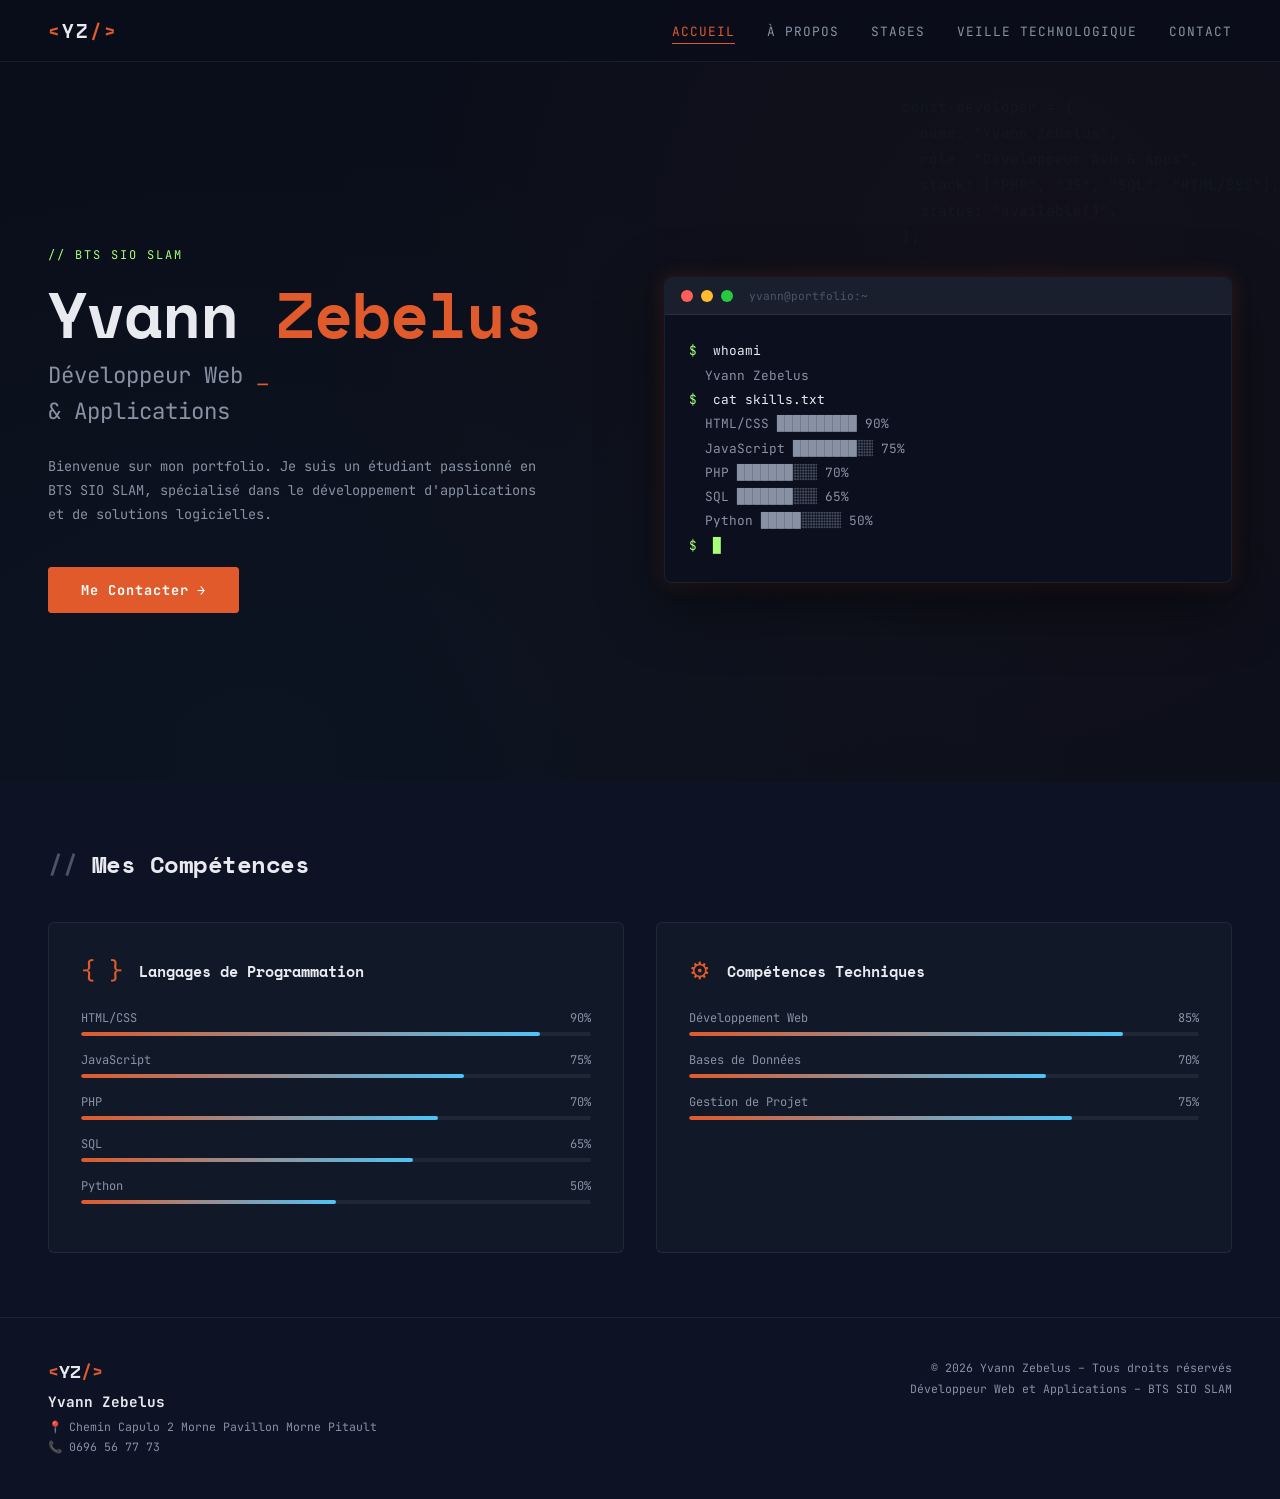
==== portfolio/index.html @ 08a9fc13 "Add files via upload" ====
<!DOCTYPE html>
<html lang="fr">
<head>
  <meta charset="UTF-8">
  <meta name="viewport" content="width=device-width, initial-scale=1.0">
  <title>Yvann Zebelus – Développeur Web & Applications</title>
  <link rel="stylesheet" href="style.css">
  <link href="https://fonts.googleapis.com/css2?family=JetBrains+Mono:wght@300;400;500;700&family=Space+Mono:wght@400;700&display=swap" rel="stylesheet">
</head>
<body>

<nav class="navbar">
  <a href="index.html" class="logo"><span class="logo-bracket">&lt;</span>YZ<span class="logo-bracket">/&gt;</span></a>
  <ul class="nav-links">
    <li><a href="index.html" class="active">Accueil</a></li>
    <li><a href="apropos.html">À Propos</a></li>
    <li><a href="stages.html">Stages</a></li>
    <li><a href="veille.html">Veille Technologique</a></li>
    <li><a href="contact.html">Contact</a></li>
  </ul>
</nav>

<main>
  <!-- Hero -->
  <section class="hero">
    <div class="hero-bg-code">
      <pre class="bg-code">
const developer = {
  name: "Yvann Zebelus",
  role: "Développeur Web & Apps",
  stack: ["PHP", "JS", "SQL", "HTML/CSS"],
  status: "available()",
};</pre>
    </div>
    <div class="hero-content">
      <div class="hero-tag">// BTS SIO SLAM</div>
      <h1 class="hero-name">Yvann <span class="accent">Zebelus</span></h1>
      <h2 class="hero-subtitle">Développeur Web <span class="cursor-blink">_</span><br>& Applications</h2>
      <p class="hero-desc">Bienvenue sur mon portfolio. Je suis un étudiant passionné en BTS SIO SLAM, spécialisé dans le développement d'applications et de solutions logicielles.</p>
      <a href="contact.html" class="btn-primary">Me Contacter <span class="arrow">→</span></a>
    </div>
    <div class="hero-terminal">
      <div class="terminal-header">
        <span class="dot red"></span>
        <span class="dot yellow"></span>
        <span class="dot green"></span>
        <span class="terminal-title">yvann@portfolio:~</span>
      </div>
      <div class="terminal-body">
        <p><span class="prompt">$</span> whoami</p>
        <p class="output">Yvann Zebelus</p>
        <p><span class="prompt">$</span> cat skills.txt</p>
        <p class="output">HTML/CSS ██████████ 90%</p>
        <p class="output">JavaScript ████████░░ 75%</p>
        <p class="output">PHP ███████░░░ 70%</p>
        <p class="output">SQL ███████░░░ 65%</p>
        <p class="output">Python █████░░░░░ 50%</p>
        <p><span class="prompt">$</span> <span class="cursor-inline">█</span></p>
      </div>
    </div>
  </section>

  <!-- Skills -->
  <section class="section skills-section">
    <h2 class="section-title"><span class="comment">// </span>Mes Compétences</h2>
    <div class="skills-grid">
      <div class="skill-card">
        <div class="skill-card-header">
          <span class="skill-icon">{ }</span>
          <h3>Langages de Programmation</h3>
        </div>
        <div class="skill-bars">
          <div class="skill-item">
            <div class="skill-label"><span>HTML/CSS</span><span>90%</span></div>
            <div class="skill-bar"><div class="skill-fill" style="--w:90%"></div></div>
          </div>
          <div class="skill-item">
            <div class="skill-label"><span>JavaScript</span><span>75%</span></div>
            <div class="skill-bar"><div class="skill-fill" style="--w:75%"></div></div>
          </div>
          <div class="skill-item">
            <div class="skill-label"><span>PHP</span><span>70%</span></div>
            <div class="skill-bar"><div class="skill-fill" style="--w:70%"></div></div>
          </div>
          <div class="skill-item">
            <div class="skill-label"><span>SQL</span><span>65%</span></div>
            <div class="skill-bar"><div class="skill-fill" style="--w:65%"></div></div>
          </div>
          <div class="skill-item">
            <div class="skill-label"><span>Python</span><span>50%</span></div>
            <div class="skill-bar"><div class="skill-fill" style="--w:50%"></div></div>
          </div>
        </div>
      </div>
      <div class="skill-card">
        <div class="skill-card-header">
          <span class="skill-icon">⚙</span>
          <h3>Compétences Techniques</h3>
        </div>
        <div class="skill-bars">
          <div class="skill-item">
            <div class="skill-label"><span>Développement Web</span><span>85%</span></div>
            <div class="skill-bar"><div class="skill-fill" style="--w:85%"></div></div>
          </div>
          <div class="skill-item">
            <div class="skill-label"><span>Bases de Données</span><span>70%</span></div>
            <div class="skill-bar"><div class="skill-fill" style="--w:70%"></div></div>
          </div>
          <div class="skill-item">
            <div class="skill-label"><span>Gestion de Projet</span><span>75%</span></div>
            <div class="skill-bar"><div class="skill-fill" style="--w:75%"></div></div>
          </div>
        </div>
      </div>
    </div>
  </section>
</main>

<footer class="footer">
  <div class="footer-left">
    <div class="footer-logo"><span class="logo-bracket">&lt;</span>YZ<span class="logo-bracket">/&gt;</span></div>
    <p class="footer-name">Yvann Zebelus</p>
    <p class="footer-info">📍 Chemin Capulo 2 Morne Pavillon Morne Pitault</p>
    <p class="footer-info">📞 0696 56 77 73</p>
  </div>
  <div class="footer-right">
    <p>© 2026 Yvann Zebelus – Tous droits réservés</p>
    <p>Développeur Web et Applications – BTS SIO SLAM</p>
  </div>
</footer>

</body>
</html>
---- portfolio/style.css ----
/* ===========================
   CSS VARIABLES & RESET
=========================== */
:root {
  --bg-primary: #0a0e1a;
  --bg-secondary: #0d1224;
  --bg-card: #111827;
  --bg-card-hover: #1a2338;
  --bg-terminal: #0b0f1e;
  --accent: #e05a2b;
  --accent-dim: #c0451a;
  --accent2: #4fc3f7;
  --accent3: #a8ff78;
  --text-primary: #e8eaf0;
  --text-secondary: #8892a4;
  --text-muted: #4a5568;
  --border: rgba(255,255,255,0.07);
  --border-accent: rgba(224,90,43,0.3);
  --glow: 0 0 20px rgba(224,90,43,0.2);
  --font-mono: 'JetBrains Mono', 'Space Mono', monospace;
  --font-display: 'Space Mono', monospace;
}

*, *::before, *::after { box-sizing: border-box; margin: 0; padding: 0; }

html { scroll-behavior: smooth; }

body {
  font-family: var(--font-mono);
  background: var(--bg-primary);
  color: var(--text-primary);
  min-height: 100vh;
  overflow-x: hidden;
  background-image:
    radial-gradient(ellipse at 20% 50%, rgba(79,195,247,0.03) 0%, transparent 60%),
    radial-gradient(ellipse at 80% 20%, rgba(224,90,43,0.04) 0%, transparent 50%);
}

/* ===========================
   NAVBAR
=========================== */
.navbar {
  position: sticky;
  top: 0;
  z-index: 100;
  display: flex;
  align-items: center;
  justify-content: space-between;
  padding: 1rem 3rem;
  background: rgba(10, 14, 26, 0.92);
  backdrop-filter: blur(12px);
  border-bottom: 1px solid var(--border);
}

.logo {
  font-family: var(--font-display);
  font-size: 1.2rem;
  font-weight: 700;
  color: var(--text-primary);
  text-decoration: none;
  letter-spacing: 2px;
  transition: color 0.2s;
}
.logo:hover { color: var(--accent); }
.logo-bracket { color: var(--accent); }

.nav-links {
  display: flex;
  gap: 2rem;
  list-style: none;
}
.nav-links a {
  font-family: var(--font-mono);
  font-size: 0.8rem;
  color: var(--text-secondary);
  text-decoration: none;
  letter-spacing: 1px;
  text-transform: uppercase;
  position: relative;
  padding-bottom: 4px;
  transition: color 0.2s;
}
.nav-links a::after {
  content: '';
  position: absolute;
  bottom: 0; left: 0;
  width: 0; height: 1px;
  background: var(--accent);
  transition: width 0.25s;
}
.nav-links a:hover, .nav-links a.active {
  color: var(--accent);
}
.nav-links a:hover::after, .nav-links a.active::after { width: 100%; }

/* ===========================
   HERO
=========================== */
.hero {
  display: grid;
  grid-template-columns: 1fr 1fr;
  gap: 3rem;
  padding: 5rem 3rem 4rem;
  position: relative;
  min-height: 80vh;
  align-items: center;
}

.hero-bg-code {
  position: absolute;
  top: 2rem; right: 0;
  opacity: 0.03;
  font-size: 0.9rem;
  pointer-events: none;
  z-index: 0;
}
.bg-code {
  color: var(--accent2);
  font-family: var(--font-mono);
  line-height: 1.8;
}

.hero-content { position: relative; z-index: 1; }

.hero-tag {
  font-size: 0.75rem;
  color: var(--accent3);
  letter-spacing: 2px;
  margin-bottom: 1rem;
  text-transform: uppercase;
}

.hero-name {
  font-family: var(--font-display);
  font-size: clamp(2.5rem, 5vw, 4rem);
  font-weight: 700;
  line-height: 1.1;
  margin-bottom: 0.5rem;
  letter-spacing: -1px;
}
.accent { color: var(--accent); }

.hero-subtitle {
  font-size: clamp(1rem, 2vw, 1.4rem);
  color: var(--text-secondary);
  font-weight: 400;
  line-height: 1.6;
  margin-bottom: 1.5rem;
}

.cursor-blink {
  animation: blink 1s step-end infinite;
  color: var(--accent);
}
@keyframes blink { 50% { opacity: 0; } }

.hero-desc {
  font-size: 0.85rem;
  color: var(--text-secondary);
  line-height: 1.8;
  max-width: 500px;
  margin-bottom: 2.5rem;
}

.btn-primary {
  display: inline-flex;
  align-items: center;
  gap: 0.5rem;
  background: var(--accent);
  color: white;
  text-decoration: none;
  font-family: var(--font-mono);
  font-size: 0.85rem;
  font-weight: 700;
  padding: 0.8rem 2rem;
  border-radius: 3px;
  transition: all 0.25s;
  letter-spacing: 1px;
  border: 1px solid var(--accent);
}
.btn-primary:hover {
  background: transparent;
  color: var(--accent);
  box-shadow: var(--glow);
}
.arrow { transition: transform 0.2s; }
.btn-primary:hover .arrow { transform: translateX(4px); }

.btn-secondary {
  display: inline-flex;
  align-items: center;
  gap: 0.5rem;
  background: transparent;
  color: var(--accent);
  text-decoration: none;
  font-family: var(--font-mono);
  font-size: 0.85rem;
  font-weight: 700;
  padding: 0.8rem 2rem;
  border-radius: 3px;
  border: 1px solid var(--accent);
  transition: all 0.25s;
  letter-spacing: 1px;
}
.btn-secondary:hover {
  background: var(--accent);
  color: white;
}

/* Terminal */
.hero-terminal {
  background: var(--bg-terminal);
  border: 1px solid var(--border);
  border-radius: 8px;
  overflow: hidden;
  box-shadow: 0 20px 60px rgba(0,0,0,0.5), var(--glow);
  position: relative;
  z-index: 1;
}
.terminal-header {
  background: #1a1f2e;
  padding: 0.7rem 1rem;
  display: flex;
  align-items: center;
  gap: 0.5rem;
  border-bottom: 1px solid var(--border);
}
.dot {
  width: 12px; height: 12px;
  border-radius: 50%;
}
.dot.red { background: #ff5f57; }
.dot.yellow { background: #febc2e; }
.dot.green { background: #28c840; }
.terminal-title {
  font-size: 0.7rem;
  color: var(--text-muted);
  margin-left: 0.5rem;
}
.terminal-body {
  padding: 1.5rem;
  font-family: var(--font-mono);
  font-size: 0.8rem;
  line-height: 1.9;
}
.terminal-body p { margin: 0; }
.prompt { color: var(--accent3); margin-right: 0.5rem; }
.output { color: var(--text-secondary); padding-left: 1rem; }
.cursor-inline {
  color: var(--accent3);
  animation: blink 1s step-end infinite;
}

/* ===========================
   SECTIONS
=========================== */
.section { padding: 4rem 3rem; }

.section-title {
  font-family: var(--font-display);
  font-size: 1.5rem;
  color: var(--text-primary);
  margin-bottom: 2.5rem;
  letter-spacing: -0.5px;
}
.section-title .comment { color: var(--text-muted); }

.page-title {
  font-family: var(--font-display);
  font-size: clamp(2rem, 4vw, 3rem);
  color: var(--accent);
  text-align: center;
  margin-bottom: 3rem;
  letter-spacing: -1px;
}
.page-title::before { content: '// '; color: var(--text-muted); font-size: 0.7em; }

/* ===========================
   SKILLS
=========================== */
.skills-section { background: var(--bg-secondary); }

.skills-grid {
  display: grid;
  grid-template-columns: 1fr 1fr;
  gap: 2rem;
}

.skill-card {
  background: var(--bg-card);
  border: 1px solid var(--border);
  border-radius: 6px;
  padding: 2rem;
  transition: border-color 0.3s, transform 0.2s;
}
.skill-card:hover {
  border-color: var(--border-accent);
  transform: translateY(-2px);
}
.skill-card-header {
  display: flex;
  align-items: center;
  gap: 1rem;
  margin-bottom: 1.5rem;
}
.skill-icon {
  font-size: 1.5rem;
  color: var(--accent);
}
.skill-card-header h3 {
  font-family: var(--font-display);
  font-size: 0.95rem;
  color: var(--text-primary);
  font-weight: 700;
}
.skill-item { margin-bottom: 1rem; }
.skill-label {
  display: flex;
  justify-content: space-between;
  font-size: 0.75rem;
  color: var(--text-secondary);
  margin-bottom: 6px;
}
.skill-bar {
  height: 4px;
  background: rgba(255,255,255,0.06);
  border-radius: 2px;
  overflow: hidden;
}
.skill-fill {
  height: 100%;
  width: var(--w);
  background: linear-gradient(90deg, var(--accent), var(--accent2));
  border-radius: 2px;
  animation: fillBar 1.2s ease-out;
}
@keyframes fillBar { from { width: 0; } }

/* ===========================
   CARD COMPONENTS
=========================== */
.card {
  background: var(--bg-card);
  border: 1px solid var(--border);
  border-radius: 6px;
  padding: 2rem;
  transition: border-color 0.3s, transform 0.2s, box-shadow 0.3s;
}
.card:hover {
  border-color: var(--border-accent);
  transform: translateY(-3px);
  box-shadow: 0 12px 40px rgba(0,0,0,0.3);
}

/* ===========================
   ABOUT PAGE
=========================== */
.about-intro {
  display: grid;
  grid-template-columns: auto 1fr;
  gap: 2rem;
  align-items: start;
}
.about-avatar {
  width: 80px; height: 80px;
  background: var(--accent);
  border-radius: 10px;
  display: flex;
  align-items: center;
  justify-content: center;
  font-family: var(--font-display);
  font-size: 1.4rem;
  font-weight: 700;
  color: white;
  flex-shrink: 0;
}
.about-text { font-size: 0.85rem; color: var(--text-secondary); line-height: 1.9; }

.info-grid {
  display: grid;
  grid-template-columns: repeat(3, 1fr);
  gap: 1.5rem;
  margin-bottom: 3rem;
}
.info-card {
  background: var(--bg-card);
  border: 1px solid var(--border);
  border-radius: 6px;
  padding: 1.5rem;
  text-align: center;
  transition: border-color 0.3s;
}
.info-card:hover { border-color: var(--border-accent); }
.info-card-icon { font-size: 1.5rem; color: var(--accent); margin-bottom: 0.8rem; }
.info-card h3 {
  font-family: var(--font-display);
  font-size: 0.85rem;
  color: var(--text-primary);
  margin-bottom: 0.5rem;
}
.info-card p { font-size: 0.75rem; color: var(--text-secondary); line-height: 1.6; }

/* Timeline */
.timeline { padding-left: 1.5rem; border-left: 2px solid var(--border); }
.timeline-item { position: relative; padding-left: 1.5rem; margin-bottom: 2rem; }
.timeline-item::before {
  content: '';
  position: absolute;
  left: -7px; top: 5px;
  width: 12px; height: 12px;
  background: var(--accent);
  border-radius: 50%;
  box-shadow: 0 0 0 3px rgba(224,90,43,0.2);
}
.timeline-item h4 {
  font-family: var(--font-display);
  font-size: 0.9rem;
  color: var(--text-primary);
  margin-bottom: 0.2rem;
}
.timeline-date { font-size: 0.7rem; color: var(--accent); margin-bottom: 0.4rem; }
.timeline-desc { font-size: 0.78rem; color: var(--text-secondary); line-height: 1.7; }

/* ===========================
   STAGES PAGE
=========================== */
.stage-intro {
  background: var(--bg-card);
  border: 1px solid var(--border);
  border-radius: 6px;
  padding: 2rem;
  margin-bottom: 2.5rem;
  font-size: 0.84rem;
  color: var(--text-secondary);
  line-height: 1.9;
}
.stage-intro p + p { margin-top: 1rem; }

.tab-container { display: flex; gap: 1rem; margin-bottom: 3rem; }
.tab-btn {
  display: flex;
  align-items: center;
  gap: 0.5rem;
  padding: 0.7rem 1.5rem;
  font-family: var(--font-mono);
  font-size: 0.8rem;
  font-weight: 700;
  border-radius: 4px;
  cursor: pointer;
  border: 1px solid var(--border);
  background: var(--bg-card);
  color: var(--text-secondary);
  text-decoration: none;
  letter-spacing: 1px;
  transition: all 0.2s;
}
.tab-btn:hover { border-color: var(--accent); color: var(--accent); }
.tab-btn.active { background: var(--accent); color: white; border-color: var(--accent); }
.tab-btn .tab-icon { font-size: 0.9rem; }

.stage-header h2 {
  font-family: var(--font-display);
  font-size: 1.4rem;
  color: var(--text-primary);
  margin-bottom: 1.5rem;
}
.stage-meta {
  display: grid;
  grid-template-columns: repeat(3, 1fr);
  gap: 1.5rem;
  margin-bottom: 2rem;
  padding-bottom: 2rem;
  border-bottom: 1px solid var(--border);
}
.meta-item { display: flex; flex-direction: column; gap: 0.3rem; }
.meta-label {
  font-size: 0.7rem;
  color: var(--text-muted);
  text-transform: uppercase;
  letter-spacing: 1px;
  display: flex;
  align-items: center;
  gap: 0.4rem;
}
.meta-value { font-size: 0.85rem; color: var(--text-primary); }

.stage-section { margin-bottom: 2.5rem; }
.stage-section h3 {
  font-family: var(--font-display);
  font-size: 1rem;
  color: var(--accent2);
  margin-bottom: 1rem;
  padding-bottom: 0.5rem;
  border-bottom: 1px solid var(--border);
}
.stage-section p {
  font-size: 0.82rem;
  color: var(--text-secondary);
  line-height: 1.9;
}

.screenshots-grid {
  display: grid;
  grid-template-columns: 1fr 1fr;
  gap: 1rem;
  margin-top: 1rem;
  align-items: start;
}
.screenshot-placeholder {
  border: 1px solid var(--border);
  border-radius: 4px;
  overflow: hidden;
  line-height: 0;
  font-size: 0;
  width: fit-content;
  max-width: 100%;
}
.screenshot-placeholder img {
  max-width: 100%;
  height: auto;
  display: block;
  border-radius: 4px;
  transition: transform 0.3s;
}
.screenshot-placeholder img:hover {
  transform: scale(1.02);
}

.tasks-list { list-style: none; }
.tasks-list li {
  display: flex;
  align-items: flex-start;
  gap: 0.8rem;
  font-size: 0.82rem;
  color: var(--text-secondary);
  padding: 0.6rem 0;
  border-bottom: 1px solid rgba(255,255,255,0.03);
  line-height: 1.6;
}
.tasks-list li::before {
  content: '▸';
  color: var(--accent);
  flex-shrink: 0;
  margin-top: 1px;
}

.conclusion-box {
  background: rgba(224,90,43,0.05);
  border: 1px solid var(--border-accent);
  border-radius: 4px;
  padding: 1.5rem;
  font-size: 0.82rem;
  color: var(--text-secondary);
  line-height: 1.9;
}

/* ===========================
   VEILLE PAGE
=========================== */
.veille-intro-cards {
  display: grid;
  grid-template-columns: 1fr 1fr;
  gap: 1.5rem;
  margin-bottom: 3rem;
}
.veille-def-card, .veille-subject-card {
  background: var(--bg-card);
  border: 1px solid var(--border);
  border-radius: 6px;
  padding: 1.8rem;
}
.veille-def-card h2, .veille-subject-card h2 {
  font-family: var(--font-display);
  font-size: 1rem;
  color: var(--accent2);
  margin-bottom: 1rem;
}
.veille-def-card p, .veille-subject-card p {
  font-size: 0.8rem;
  color: var(--text-secondary);
  line-height: 1.9;
}
.veille-def-card p + p { margin-top: 0.8rem; }

.theme-section { margin-bottom: 3.5rem; }
.theme-title {
  font-family: var(--font-display);
  font-size: 1.1rem;
  color: var(--accent);
  margin-bottom: 1.5rem;
  padding: 0.8rem 0;
  border-bottom: 1px solid var(--border-accent);
}

.article-card {
  background: var(--bg-card);
  border: 1px solid var(--border);
  border-radius: 6px;
  padding: 1.5rem;
  margin-bottom: 1rem;
  transition: border-color 0.3s;
}
.article-card:hover { border-color: var(--border-accent); }
.article-card h3 {
  font-size: 0.9rem;
  color: var(--text-primary);
  margin-bottom: 0.4rem;
  font-family: var(--font-display);
  line-height: 1.5;
}
.article-date { font-size: 0.72rem; color: var(--text-muted); margin-bottom: 0.8rem; }
.article-desc {
  font-size: 0.78rem;
  color: var(--text-secondary);
  line-height: 1.8;
  margin-bottom: 0.8rem;
}
.article-source { font-size: 0.72rem; color: var(--accent); }

.tools-card {
  background: var(--bg-card);
  border: 1px solid var(--border);
  border-radius: 6px;
  padding: 1.8rem;
  margin-top: 2rem;
}
.tools-card h3 {
  font-family: var(--font-display);
  font-size: 1rem;
  color: var(--accent2);
  margin-bottom: 1rem;
}
.tools-card p { font-size: 0.8rem; color: var(--text-secondary); line-height: 1.9; }
.tool-link { color: var(--accent3); text-decoration: none; }
.tool-link:hover { text-decoration: underline; }
.tool-link.orange { color: var(--accent); }

/* ===========================
   CONTACT PAGE
=========================== */
.contact-grid {
  display: grid;
  grid-template-columns: 1fr 1fr;
  gap: 3rem;
  align-items: start;
}
.contact-info h2 {
  font-family: var(--font-display);
  font-size: 1.2rem;
  color: var(--text-primary);
  margin-bottom: 1.5rem;
}
.contact-info p {
  font-size: 0.82rem;
  color: var(--text-secondary);
  line-height: 1.9;
  margin-bottom: 2rem;
}
.contact-detail {
  display: flex;
  align-items: flex-start;
  gap: 1rem;
  padding: 1rem;
  background: var(--bg-card);
  border: 1px solid var(--border);
  border-radius: 4px;
  margin-bottom: 1rem;
}
.contact-detail-icon { color: var(--accent); font-size: 1.1rem; flex-shrink: 0; }
.contact-detail-text { font-size: 0.78rem; color: var(--text-secondary); }
.contact-detail-label {
  font-size: 0.65rem;
  text-transform: uppercase;
  letter-spacing: 1px;
  color: var(--text-muted);
  margin-bottom: 0.3rem;
}

.contact-form { background: var(--bg-card); border: 1px solid var(--border); border-radius: 6px; padding: 2rem; }
.contact-form h2 {
  font-family: var(--font-display);
  font-size: 1rem;
  color: var(--text-primary);
  margin-bottom: 1.5rem;
}
.form-group { margin-bottom: 1.2rem; }
.form-group label {
  display: block;
  font-size: 0.72rem;
  color: var(--text-muted);
  text-transform: uppercase;
  letter-spacing: 1px;
  margin-bottom: 0.4rem;
}
.form-group input, .form-group textarea {
  width: 100%;
  background: var(--bg-secondary);
  border: 1px solid var(--border);
  border-radius: 3px;
  padding: 0.75rem 1rem;
  font-family: var(--font-mono);
  font-size: 0.8rem;
  color: var(--text-primary);
  outline: none;
  transition: border-color 0.2s;
}
.form-group input:focus, .form-group textarea:focus {
  border-color: var(--accent);
}
.form-group textarea { min-height: 120px; resize: vertical; }
.form-submit {
  width: 100%;
  background: var(--accent);
  color: white;
  border: none;
  border-radius: 3px;
  padding: 0.85rem;
  font-family: var(--font-mono);
  font-size: 0.8rem;
  font-weight: 700;
  letter-spacing: 1px;
  cursor: pointer;
  transition: all 0.2s;
}
.form-submit:hover { background: var(--accent-dim); }

/* ===========================
   FOOTER
=========================== */
.footer {
  display: flex;
  justify-content: space-between;
  align-items: flex-start;
  padding: 2.5rem 3rem;
  border-top: 1px solid var(--border);
  background: var(--bg-secondary);
}
.footer-logo {
  font-family: var(--font-display);
  font-size: 1.1rem;
  font-weight: 700;
  margin-bottom: 0.5rem;
}
.footer-name {
  font-size: 0.9rem;
  font-weight: 700;
  margin-bottom: 0.5rem;
}
.footer-info {
  font-size: 0.72rem;
  color: var(--text-secondary);
  margin-bottom: 0.3rem;
}
.footer-right {
  text-align: right;
  font-size: 0.72rem;
  color: var(--text-secondary);
  line-height: 1.8;
}

/* ===========================
   UTILITY
=========================== */
.tag {
  display: inline-block;
  font-size: 0.65rem;
  padding: 2px 8px;
  border-radius: 3px;
  background: rgba(224,90,43,0.1);
  color: var(--accent);
  border: 1px solid var(--border-accent);
  letter-spacing: 1px;
  text-transform: uppercase;
}
.divider { height: 1px; background: var(--border); margin: 2rem 0; }

/* ===========================
   RESPONSIVE
=========================== */
@media (max-width: 900px) {
  .hero { grid-template-columns: 1fr; }
  .hero-terminal { display: none; }
  .skills-grid, .info-grid, .contact-grid, .veille-intro-cards { grid-template-columns: 1fr; }
  .stage-meta { grid-template-columns: 1fr; }
  .screenshots-grid { grid-template-columns: 1fr; }
  .navbar { padding: 1rem 1.5rem; }
  .nav-links { gap: 1rem; }
  .section { padding: 3rem 1.5rem; }
  .hero { padding: 3rem 1.5rem; }
  .footer { flex-direction: column; gap: 1.5rem; }
  .footer-right { text-align: left; }
}
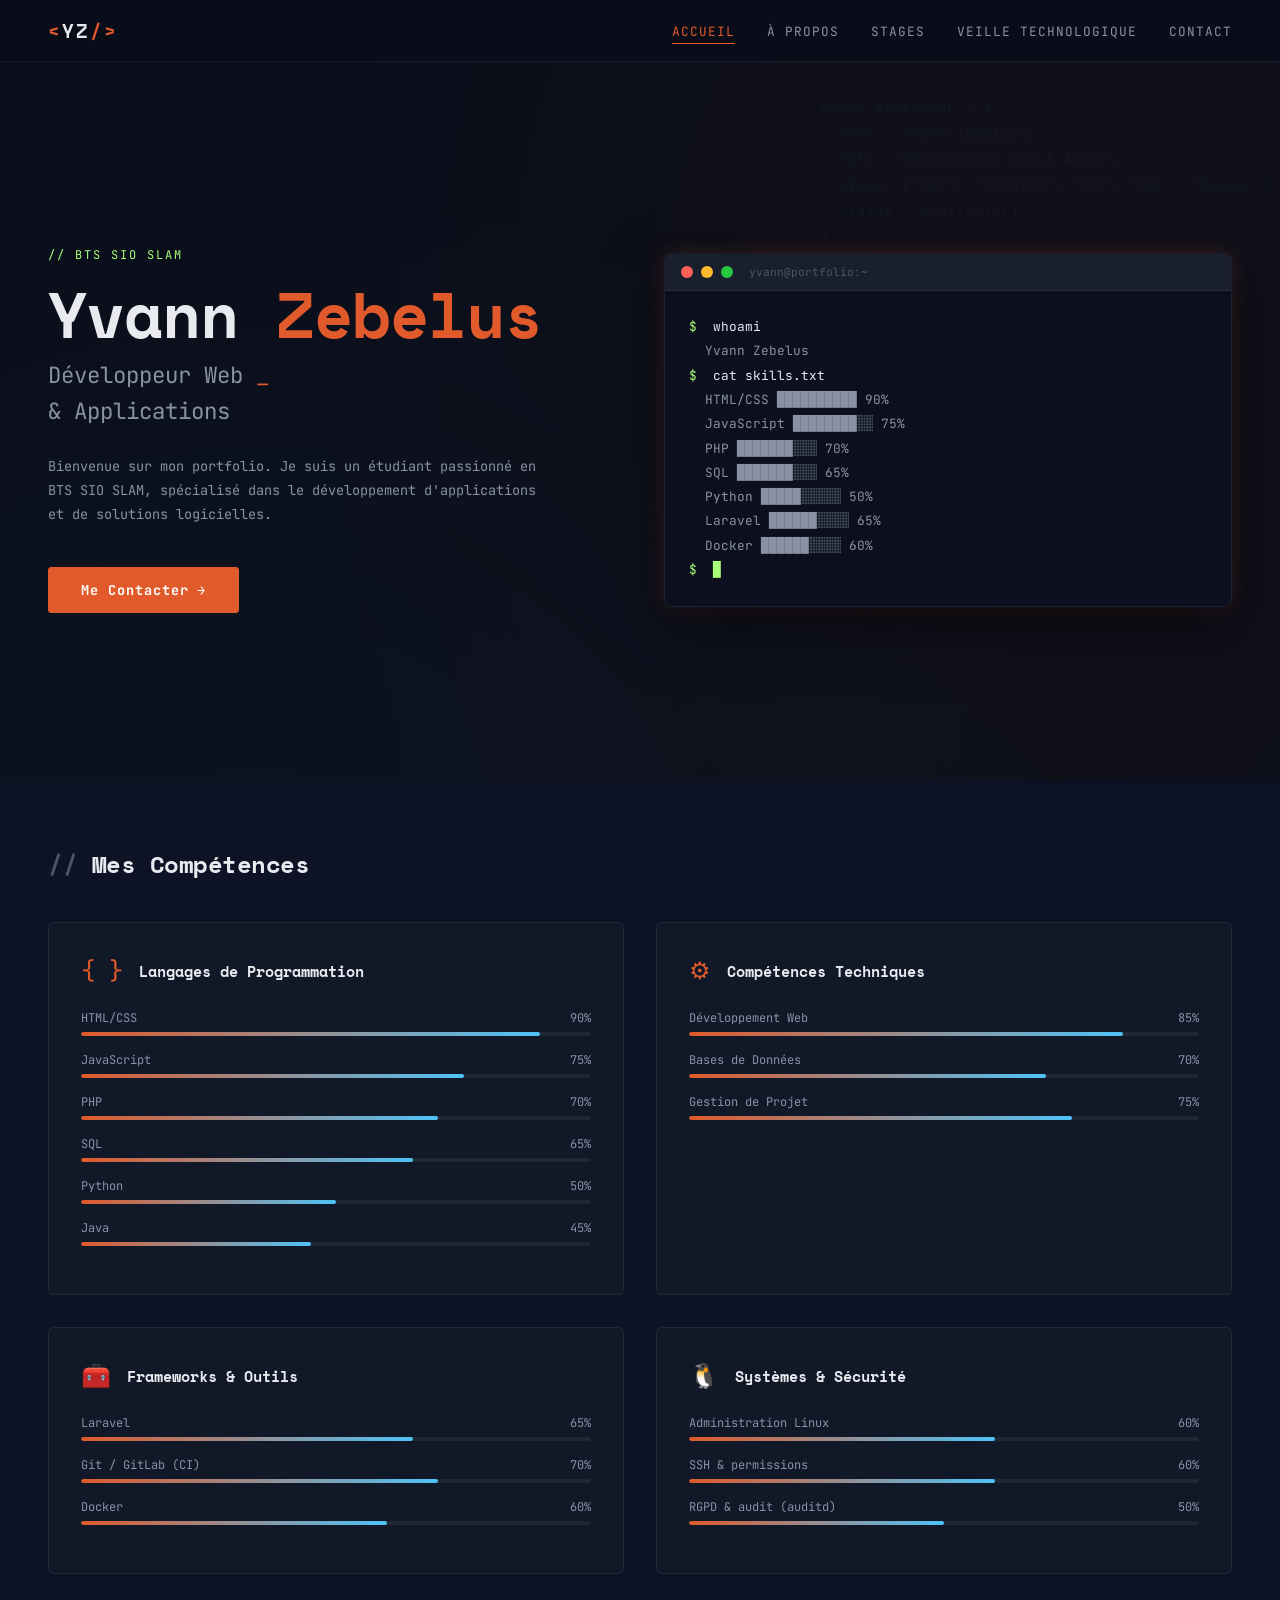
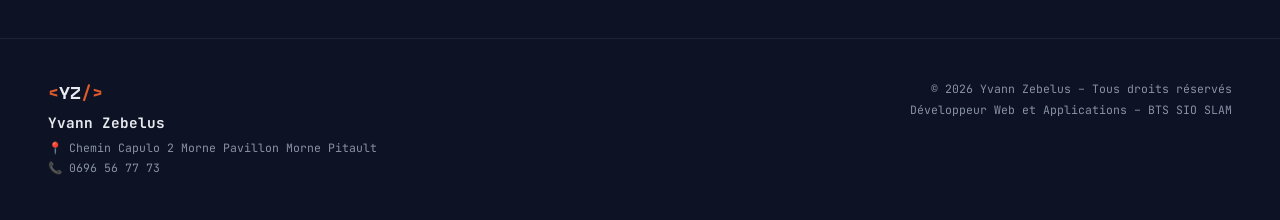
==== commit 459da46a: "Portfolio : mise à jour des compétences (Laravel, Docker, Git, Linux) et du parcours Co-Authored-By:" ====
--- a/portfolio/index.html
+++ b/portfolio/index.html
@@ -28,7 +28,7 @@
 const developer = {
   name: "Yvann Zebelus",
   role: "Développeur Web & Apps",
-  stack: ["PHP", "JS", "SQL", "HTML/CSS"],
+  stack: ["PHP", "Laravel", "JS", "SQL", "Docker"],
   status: "available()",
 };</pre>
     </div>
@@ -55,6 +55,8 @@
         <p class="output">PHP ███████░░░ 70%</p>
         <p class="output">SQL ███████░░░ 65%</p>
         <p class="output">Python █████░░░░░ 50%</p>
+        <p class="output">Laravel ██████░░░░ 65%</p>
+        <p class="output">Docker ██████░░░░ 60%</p>
         <p><span class="prompt">$</span> <span class="cursor-inline">█</span></p>
       </div>
     </div>
@@ -90,6 +92,10 @@
             <div class="skill-label"><span>Python</span><span>50%</span></div>
             <div class="skill-bar"><div class="skill-fill" style="--w:50%"></div></div>
           </div>
+          <div class="skill-item">
+            <div class="skill-label"><span>Java</span><span>45%</span></div>
+            <div class="skill-bar"><div class="skill-fill" style="--w:45%"></div></div>
+          </div>
         </div>
       </div>
       <div class="skill-card">
@@ -112,6 +118,46 @@
           </div>
         </div>
       </div>
+      <div class="skill-card">
+        <div class="skill-card-header">
+          <span class="skill-icon">🧰</span>
+          <h3>Frameworks &amp; Outils</h3>
+        </div>
+        <div class="skill-bars">
+          <div class="skill-item">
+            <div class="skill-label"><span>Laravel</span><span>65%</span></div>
+            <div class="skill-bar"><div class="skill-fill" style="--w:65%"></div></div>
+          </div>
+          <div class="skill-item">
+            <div class="skill-label"><span>Git / GitLab (CI)</span><span>70%</span></div>
+            <div class="skill-bar"><div class="skill-fill" style="--w:70%"></div></div>
+          </div>
+          <div class="skill-item">
+            <div class="skill-label"><span>Docker</span><span>60%</span></div>
+            <div class="skill-bar"><div class="skill-fill" style="--w:60%"></div></div>
+          </div>
+        </div>
+      </div>
+      <div class="skill-card">
+        <div class="skill-card-header">
+          <span class="skill-icon">🐧</span>
+          <h3>Systèmes &amp; Sécurité</h3>
+        </div>
+        <div class="skill-bars">
+          <div class="skill-item">
+            <div class="skill-label"><span>Administration Linux</span><span>60%</span></div>
+            <div class="skill-bar"><div class="skill-fill" style="--w:60%"></div></div>
+          </div>
+          <div class="skill-item">
+            <div class="skill-label"><span>SSH &amp; permissions</span><span>60%</span></div>
+            <div class="skill-bar"><div class="skill-fill" style="--w:60%"></div></div>
+          </div>
+          <div class="skill-item">
+            <div class="skill-label"><span>RGPD &amp; audit (auditd)</span><span>50%</span></div>
+            <div class="skill-bar"><div class="skill-fill" style="--w:50%"></div></div>
+          </div>
+        </div>
+      </div>
     </div>
   </section>
 </main>
--- a/portfolio/style.css
+++ b/portfolio/style.css
@@ -420,6 +420,9 @@
 }
 .timeline-date { font-size: 0.7rem; color: var(--accent); margin-bottom: 0.4rem; }
 .timeline-desc { font-size: 0.78rem; color: var(--text-secondary); line-height: 1.7; }
+.timeline-sub { margin-top: 0.8rem; padding-left: 1rem; list-style: none; display: flex; flex-direction: column; gap: 0.6rem; }
+.timeline-sub li { font-size: 0.78rem; color: var(--text-secondary); line-height: 1.6; padding-left: 1rem; border-left: 2px solid var(--border); }
+.timeline-date-inline { font-size: 0.7rem; color: var(--accent); }
 
 /* ===========================
    STAGES PAGE
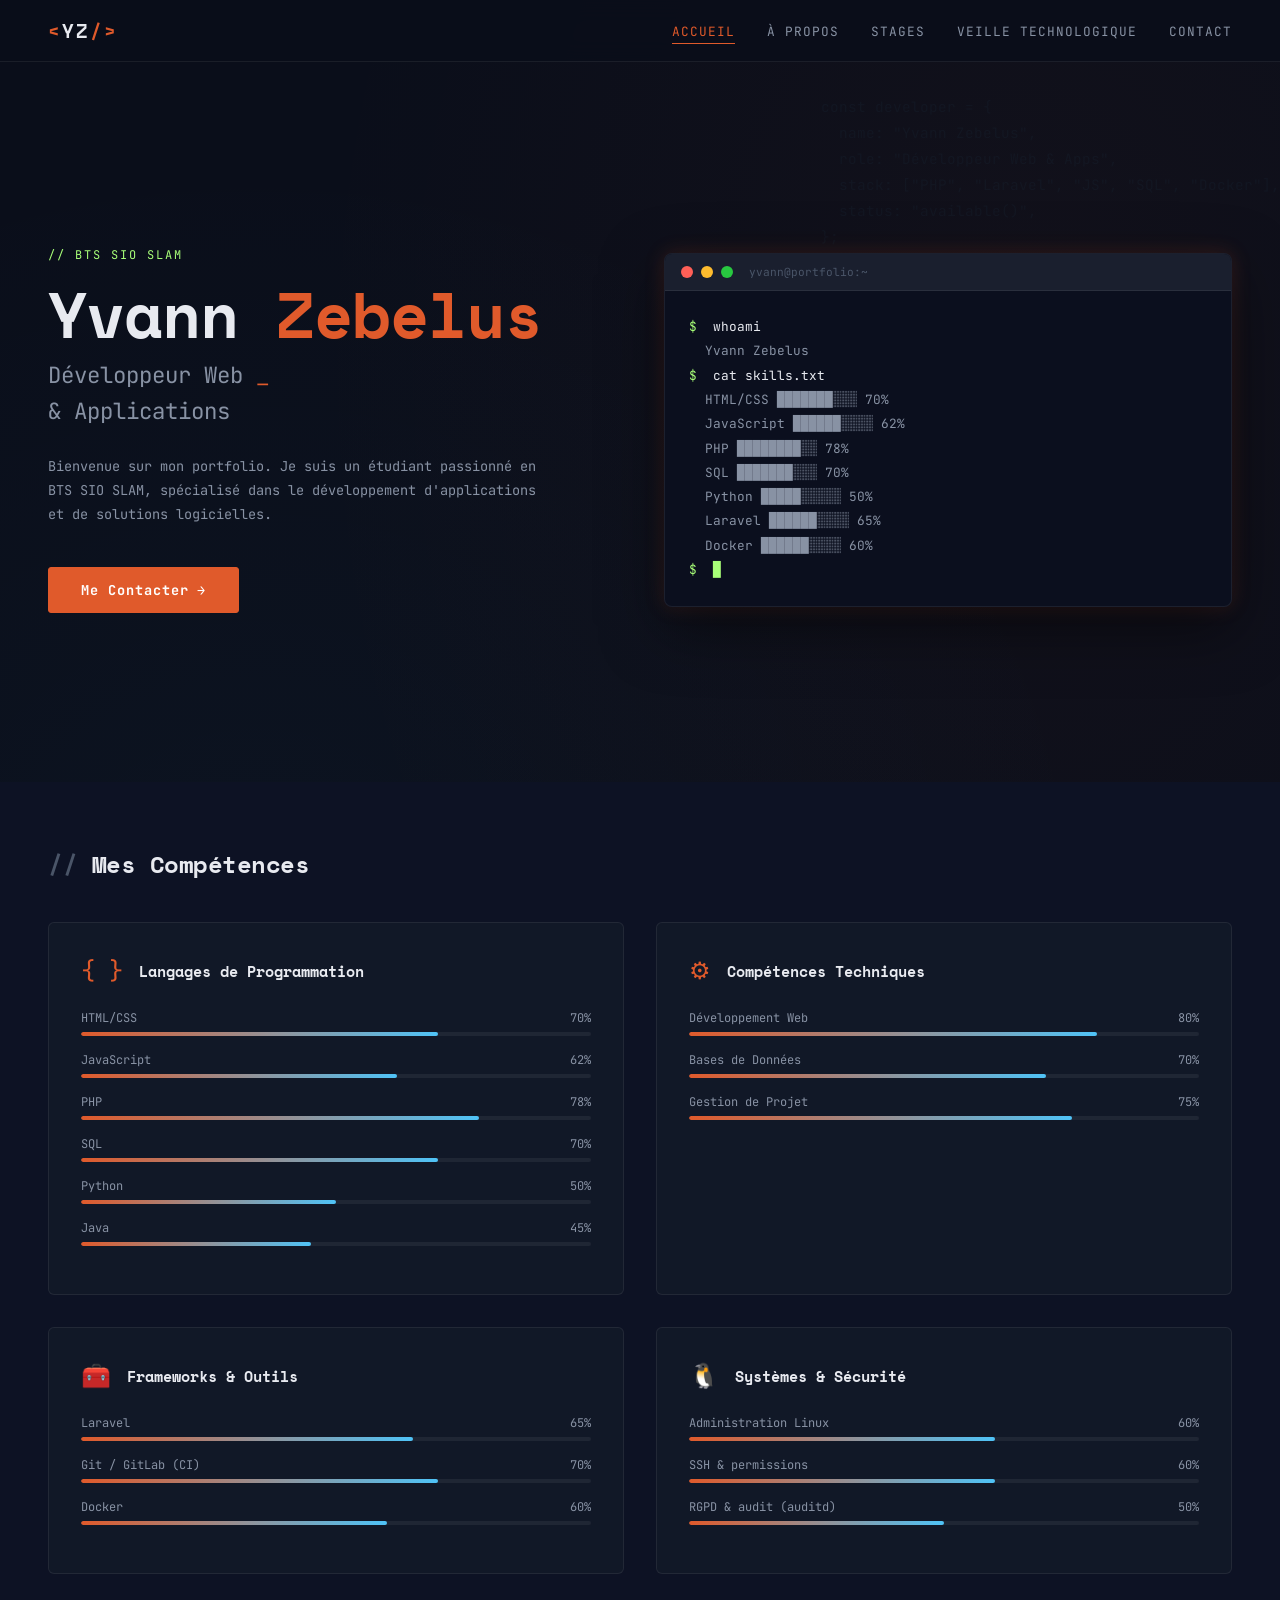
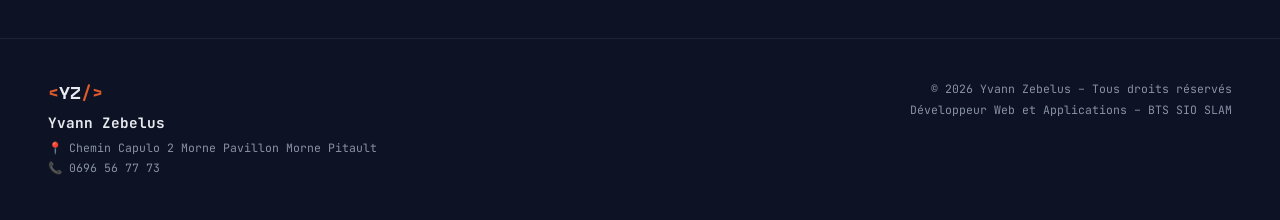
==== commit 6e8a8d3a: "Portfolio : ajustement des pourcentages de compétences Co-Authored-By: Claude Sonnet 5.5 <noreply@an" ====
--- a/portfolio/index.html
+++ b/portfolio/index.html
@@ -50,10 +50,10 @@
         <p><span class="prompt">$</span> whoami</p>
         <p class="output">Yvann Zebelus</p>
         <p><span class="prompt">$</span> cat skills.txt</p>
-        <p class="output">HTML/CSS ██████████ 90%</p>
-        <p class="output">JavaScript ████████░░ 75%</p>
-        <p class="output">PHP ███████░░░ 70%</p>
-        <p class="output">SQL ███████░░░ 65%</p>
+        <p class="output">HTML/CSS ███████░░░ 70%</p>
+        <p class="output">JavaScript ██████░░░░ 62%</p>
+        <p class="output">PHP ████████░░ 78%</p>
+        <p class="output">SQL ███████░░░ 70%</p>
         <p class="output">Python █████░░░░░ 50%</p>
         <p class="output">Laravel ██████░░░░ 65%</p>
         <p class="output">Docker ██████░░░░ 60%</p>
@@ -73,20 +73,20 @@
         </div>
         <div class="skill-bars">
           <div class="skill-item">
-            <div class="skill-label"><span>HTML/CSS</span><span>90%</span></div>
-            <div class="skill-bar"><div class="skill-fill" style="--w:90%"></div></div>
-          </div>
-          <div class="skill-item">
-            <div class="skill-label"><span>JavaScript</span><span>75%</span></div>
-            <div class="skill-bar"><div class="skill-fill" style="--w:75%"></div></div>
-          </div>
-          <div class="skill-item">
-            <div class="skill-label"><span>PHP</span><span>70%</span></div>
+            <div class="skill-label"><span>HTML/CSS</span><span>70%</span></div>
             <div class="skill-bar"><div class="skill-fill" style="--w:70%"></div></div>
           </div>
           <div class="skill-item">
-            <div class="skill-label"><span>SQL</span><span>65%</span></div>
-            <div class="skill-bar"><div class="skill-fill" style="--w:65%"></div></div>
+            <div class="skill-label"><span>JavaScript</span><span>62%</span></div>
+            <div class="skill-bar"><div class="skill-fill" style="--w:62%"></div></div>
+          </div>
+          <div class="skill-item">
+            <div class="skill-label"><span>PHP</span><span>78%</span></div>
+            <div class="skill-bar"><div class="skill-fill" style="--w:78%"></div></div>
+          </div>
+          <div class="skill-item">
+            <div class="skill-label"><span>SQL</span><span>70%</span></div>
+            <div class="skill-bar"><div class="skill-fill" style="--w:70%"></div></div>
           </div>
           <div class="skill-item">
             <div class="skill-label"><span>Python</span><span>50%</span></div>
@@ -105,8 +105,8 @@
         </div>
         <div class="skill-bars">
           <div class="skill-item">
-            <div class="skill-label"><span>Développement Web</span><span>85%</span></div>
-            <div class="skill-bar"><div class="skill-fill" style="--w:85%"></div></div>
+            <div class="skill-label"><span>Développement Web</span><span>80%</span></div>
+            <div class="skill-bar"><div class="skill-fill" style="--w:80%"></div></div>
           </div>
           <div class="skill-item">
             <div class="skill-label"><span>Bases de Données</span><span>70%</span></div>
--- a/portfolio/style.css
+++ b/portfolio/style.css
@@ -793,3 +793,15 @@
   .footer { flex-direction: column; gap: 1.5rem; }
   .footer-right { text-align: left; }
 }
+
+@media (max-width: 640px) {
+  .navbar { flex-direction: column; gap: .6rem; padding: .8rem 1rem; }
+  .nav-links { flex-wrap: wrap; justify-content: center; gap: .4rem 1rem; }
+  .nav-links a { font-size: .75rem; }
+}
+
+@media (max-width: 640px) {
+  .tab-container { flex-wrap: wrap; }
+  .tab-btn { flex: 1 1 auto; }
+  .tasks-list li { overflow-wrap: anywhere; }
+}
